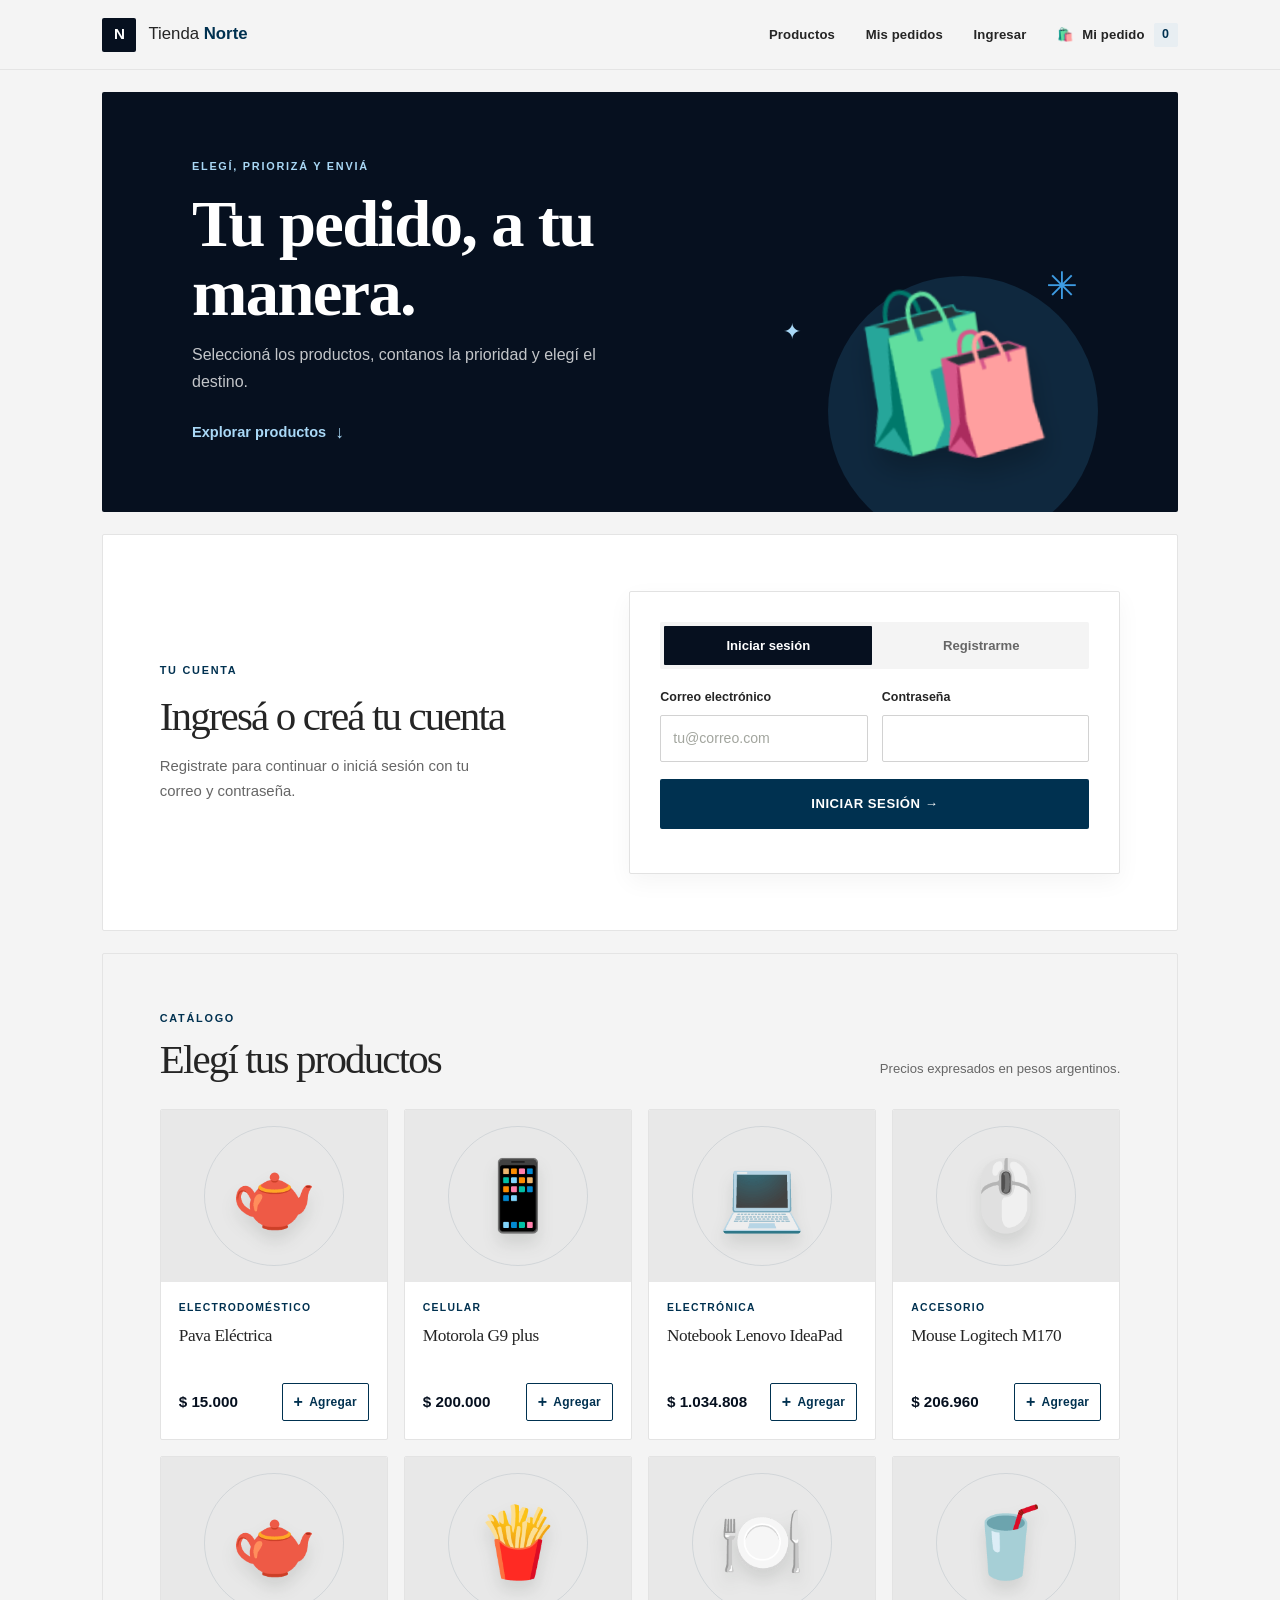
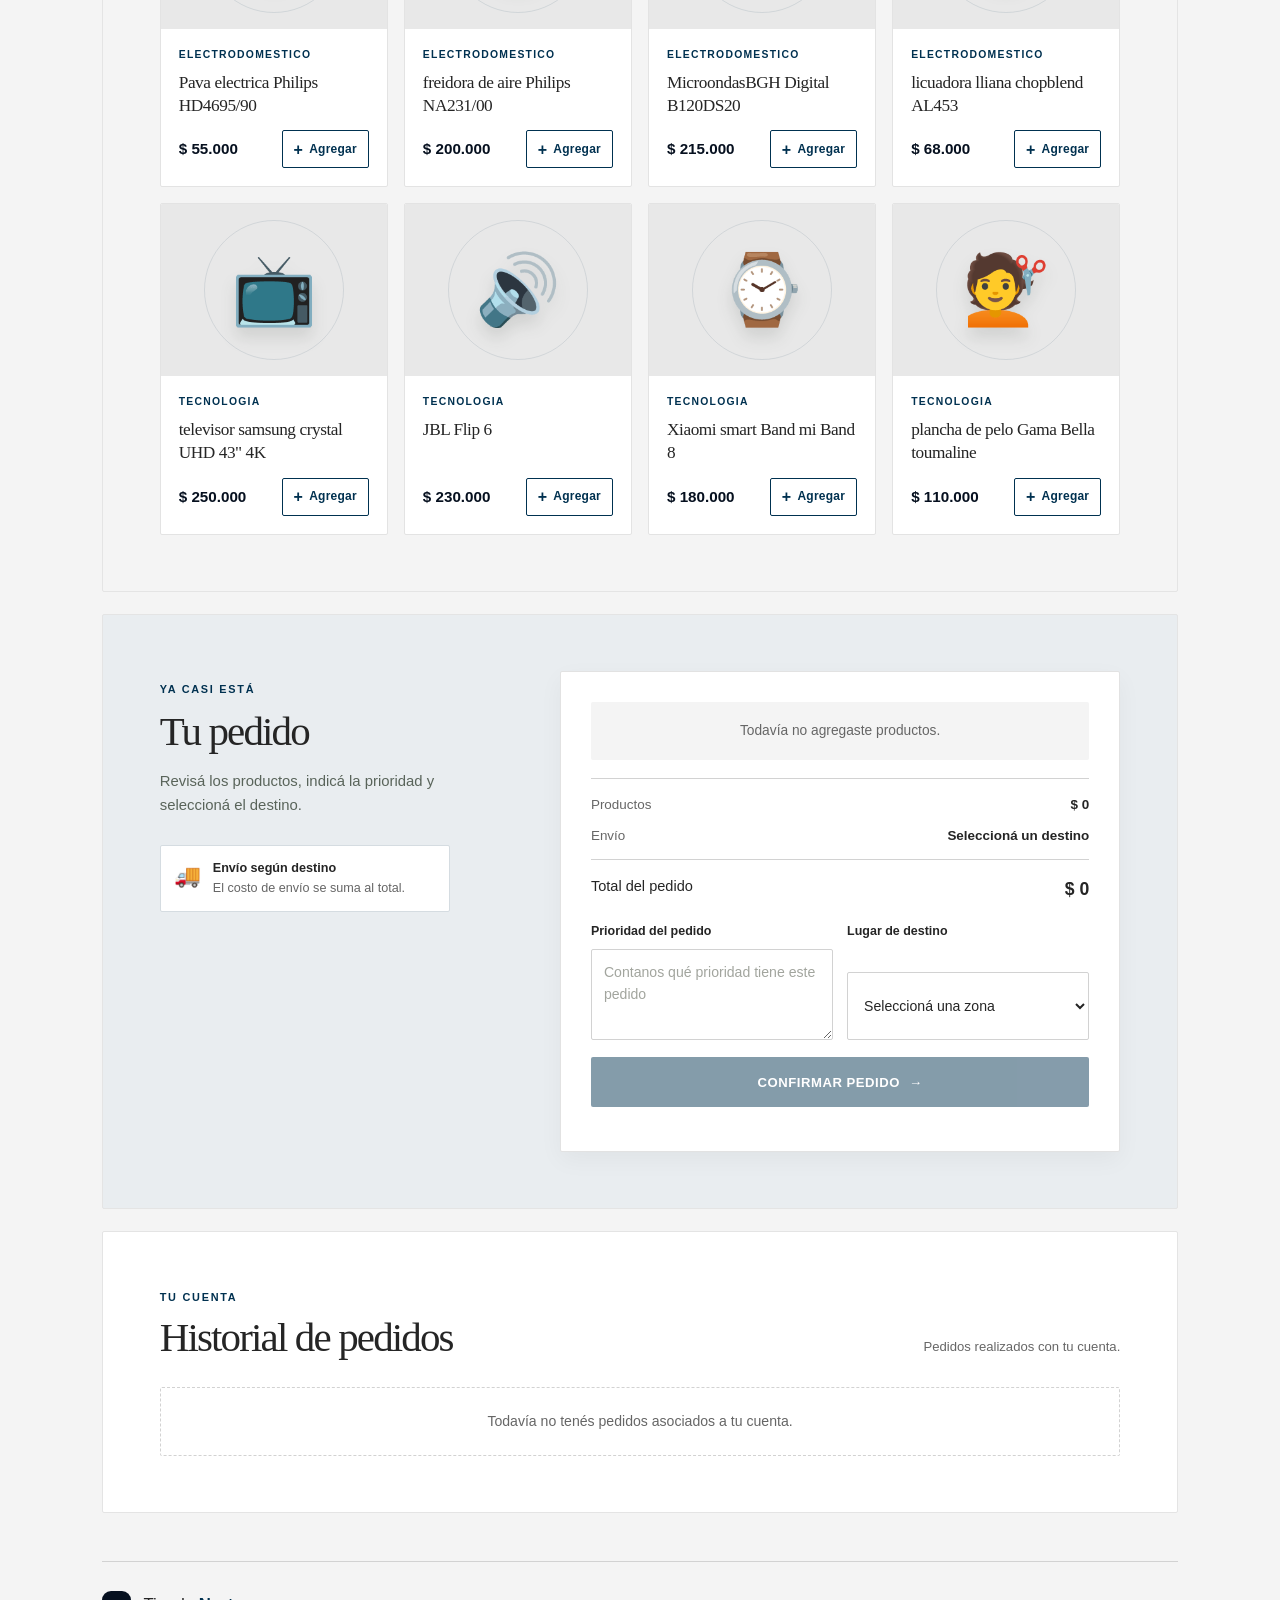
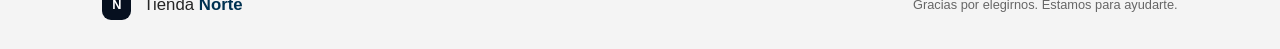
==== index.html @ 0822f073 "Commit inicial: Proyecto Web" ====
<!DOCTYPE html>
<html lang="es">
  <head>
    <meta charset="UTF-8" />
    <meta name="viewport" content="width=device-width, initial-scale=1.0" />
    <meta
      name="description"
      content="Explora productos, arma tu pedido y coordina la entrega."
    />
    <title>Tienda Norte | Pedidos</title>
    <link rel="stylesheet" href="styles.css" />
    <script src="app.js" defer></script>
  </head>
  <body>
    <header class="site-header">
      <a class="brand" href="#" aria-label="Tienda Norte, inicio">
        <span class="brand__mark" aria-hidden="true">N</span>
        <span>Tienda <strong>Norte</strong></span>
      </a>
      <nav class="header-actions" aria-label="Navegación principal">
        <a class="header-nav-link" href="#productos">Productos</a>
        <a class="header-nav-link" href="#historial">Mis pedidos</a>
        <a id="accountLink" class="header-account" href="#cuenta">Ingresar</a>
        <button id="logoutButton" class="header-logout" type="button" hidden>
          Cerrar sesión
        </button>
        <a class="header-cart" href="#pedido" aria-label="Ver carrito">
          <span aria-hidden="true">🛍️</span>
          <span>Mi pedido</span>
          <span id="cartCount" class="header-cart__count" aria-live="polite">0</span>
        </a>
      </nav>
    </header>

    <main>
      <section class="hero" aria-labelledby="pageTitle">
        <div class="hero__content">
          <p class="eyebrow">ELEGÍ, PRIORIZÁ Y ENVIÁ</p>
          <h1 id="pageTitle">Tu pedido, a tu manera.</h1>
          <p class="hero__description">
            Seleccioná los productos, contanos la prioridad y elegí el destino.
          </p>
          <a class="hero__link" href="#productos">Explorar productos <span aria-hidden="true">↓</span></a>
        </div>
        <div class="hero__art" aria-hidden="true">
          <span class="hero__spark hero__spark--one">✳</span>
          <span class="hero__spark hero__spark--two">✦</span>
          <span class="hero__bag">🛍️</span>
          <span class="hero__circle"></span>
        </div>
      </section>

      <section id="cuenta" class="auth-section" aria-labelledby="authTitle">
        <div class="auth-intro">
          <p class="eyebrow">TU CUENTA</p>
          <h2 id="authTitle">Ingresá o creá tu cuenta</h2>
          <p>Registrate para continuar o iniciá sesión con tu correo y contraseña.</p>
        </div>

        <div class="auth-card">
          <div class="auth-tabs" role="tablist" aria-label="Acceso a tu cuenta">
            <button
              id="loginTab"
              class="auth-tab is-active"
              type="button"
              role="tab"
              aria-selected="true"
              aria-controls="authForm"
              data-auth-mode="login"
            >Iniciar sesión</button>
            <button
              id="registerTab"
              class="auth-tab"
              type="button"
              role="tab"
              aria-selected="false"
              aria-controls="authForm"
              data-auth-mode="register"
            >Registrarme</button>
          </div>

          <form id="authForm" class="auth-form" role="tabpanel" aria-labelledby="loginTab">
            <div class="form-field auth-field" data-register-only hidden>
              <label for="authNombre">Nombre</label>
              <input id="authNombre" name="nombre" type="text" autocomplete="given-name" />
            </div>
            <div class="form-field auth-field" data-register-only hidden>
              <label for="authApellido">Apellido</label>
              <input id="authApellido" name="apellido" type="text" autocomplete="family-name" />
            </div>
            <div class="form-field auth-field">
              <label for="authEmail">Correo electrónico</label>
              <input
                id="authEmail"
                name="email"
                type="email"
                autocomplete="email"
                placeholder="tu@correo.com"
                required
              />
            </div>
            <div class="form-field auth-field">
              <label for="authPassword">Contraseña</label>
              <input
                id="authPassword"
                name="contraseña"
                type="password"
                autocomplete="current-password"
                required
              />
            </div>
            <button id="authSubmit" class="submit-button auth-submit" type="submit">
              Iniciar sesión <span aria-hidden="true">→</span>
            </button>
            <p id="authResponse" class="form-response" role="status" aria-live="polite"></p>
          </form>
        </div>
      </section>

      <section id="productos" class="shop-section" aria-labelledby="productsTitle">
        <div class="section-heading">
          <div>
            <p class="eyebrow">CATÁLOGO</p>
            <h2 id="productsTitle">Elegí tus productos</h2>
          </div>
          <p class="section-heading__note">Precios expresados en pesos argentinos.</p>
        </div>

        <div id="productGrid" class="product-grid" aria-live="polite"></div>
      </section>

      <section id="pedido" class="order-section" aria-labelledby="orderTitle">
        <div class="order-intro">
          <p class="eyebrow">YA CASI ESTÁ</p>
          <h2 id="orderTitle">Tu pedido</h2>
          <p>Revisá los productos, indicá la prioridad y seleccioná el destino.</p>
          <div class="delivery-note">
            <span aria-hidden="true">🚚</span>
            <span><strong>Envío según destino</strong><br />El costo de envío se suma al total.</span>
          </div>
        </div>

        <div class="order-card">
          <div id="cartItems" class="cart-items" aria-live="polite">
            <p class="cart-empty">Todavía no agregaste productos.</p>
          </div>
          <div class="cart-summary">
            <div class="cart-summary__row">
              <span>Productos</span>
              <strong id="productsSubtotal">$ 0</strong>
            </div>
            <div class="cart-summary__row">
              <span>Envío</span>
              <strong id="shippingCost">Seleccioná un destino</strong>
            </div>
          </div>
          <div class="cart-total">
            <span>Total del pedido</span>
            <strong id="cartTotal">$ 0</strong>
          </div>

          <form id="formPedido" class="order-form">
            <div class="form-field">
              <label for="prioridad">Prioridad del pedido</label>
              <textarea
                id="prioridad"
                name="prioridad"
                rows="3"
                placeholder="Contanos qué prioridad tiene este pedido"
                required
              ></textarea>
            </div>
            <div class="form-field">
              <label for="destino">Lugar de destino</label>
              <select id="destino" name="destino" required>
                <option value="" selected disabled>Seleccioná una zona</option>
                <option value="1016">CABA</option>
                <option value="1017">CAPITAL FEDERAL</option>
                <option value="1018">INTERIOR</option>
                <option value="1019">NOA</option>
                <option value="1020">NEA</option>
                <option value="1021">SUR ARGENTINO</option>
                <option value="1022">INTERNACIONAL</option>
              </select>
            </div>
            <button id="submitOrder" class="submit-button" type="submit" disabled>
              Confirmar pedido <span aria-hidden="true">→</span>
            </button>
            <p id="mensajeRespuesta" class="form-response" role="status" aria-live="polite"></p>
          </form>
        </div>
      </section>

      <section id="historial" class="history-section" aria-labelledby="historyTitle">
        <div class="section-heading">
          <div>
            <p class="eyebrow">TU CUENTA</p>
            <h2 id="historyTitle">Historial de pedidos</h2>
          </div>
          <p class="section-heading__note">Pedidos realizados con tu cuenta.</p>
        </div>
        <p id="historyStatus" class="form-response history-status" role="status" aria-live="polite"></p>
        <div id="orderHistory" class="history-list" aria-live="polite">
          <p class="history-empty">Iniciá sesión para consultar tus pedidos.</p>
        </div>
      </section>
    </main>

    <footer class="site-footer">
      <a class="brand brand--footer" href="#">
        <span class="brand__mark" aria-hidden="true">N</span>
        <span>Tienda <strong>Norte</strong></span>
      </a>
      <p>Gracias por elegirnos. Estamos para ayudarte.</p>
    </footer>
  </body>
</html>
---- styles.css ----
:root {
  color-scheme: light;
  --page: #faf9f6;
  --surface: #ffffff;
  --ink: #242722;
  --muted: #777b72;
  --line: #e8e8e1;
  --green: #315d43;
  --green-dark: #244a34;
  --green-soft: #eaf0e8;
  --orange: #e99554;
  --shadow: 0 18px 50px rgba(34, 45, 34, 0.08);
}

* {
  box-sizing: border-box;
}

html {
  scroll-behavior: smooth;
}

body {
  min-width: 320px;
  margin: 0;
  background: var(--page);
  color: var(--ink);
  font-family: "Segoe UI", Arial, sans-serif;
}

button,
input,
textarea {
  font: inherit;
}

a {
  color: inherit;
  text-decoration: none;
}

.site-header,
main,
.site-footer {
  width: min(1120px, calc(100% - 48px));
  margin-inline: auto;
}

.site-header {
  min-height: 82px;
  display: flex;
  align-items: center;
  justify-content: space-between;
}

.brand {
  display: inline-flex;
  align-items: center;
  gap: 10px;
  font-family: "Segoe UI", Arial, sans-serif;
  font-size: 1.05rem;
  letter-spacing: -0.04em;
}

.brand strong {
  color: var(--green);
  font-weight: 800;
}

.brand__mark {
  width: 34px;
  height: 34px;
  display: grid;
  place-items: center;
  border-radius: 11px;
  background: var(--green);
  color: #fff;
  font-size: 0.95rem;
  font-weight: 800;
}

.header-cart {
  display: inline-flex;
  align-items: center;
  gap: 9px;
  font-size: 0.9rem;
  font-weight: 600;
}

.header-actions {
  display: flex;
  align-items: center;
  gap: 22px;
}

.header-account {
  color: var(--green);
  font-size: 0.88rem;
  font-weight: 700;
}

.header-account:hover {
  color: var(--green-dark);
}

.header-logout {
  border: 0;
  background: transparent;
  color: var(--muted);
  padding: 0;
  font-size: 0.88rem;
  font-weight: 700;
  cursor: pointer;
}

.header-logout:hover {
  color: #a33f2e;
}

.header-logout:focus-visible {
  outline: 2px solid var(--green);
  outline-offset: 3px;
}

.header-cart__count {
  min-width: 24px;
  height: 24px;
  display: grid;
  place-items: center;
  border-radius: 50%;
  background: var(--green-soft);
  color: var(--green);
  font-size: 0.78rem;
}

.hero {
  min-height: 370px;
  position: relative;
  display: flex;
  align-items: center;
  overflow: hidden;
  border-radius: 24px;
  background: #e9eee5;
  padding: 48px 7%;
}

.hero__content {
  position: relative;
  z-index: 1;
  max-width: 570px;
}

.eyebrow {
  margin: 0 0 14px;
  color: var(--green);
  font-size: 0.7rem;
  font-weight: 700;
  letter-spacing: 0.14em;
}

h1,
h2,
p {
  margin-top: 0;
}

h1,
h2 {
  font-family: "Segoe UI", Arial, sans-serif;
  letter-spacing: -0.055em;
}

.hero h1 {
  margin-bottom: 15px;
  font-size: clamp(2.35rem, 5vw, 3.8rem);
  font-weight: 700;
  line-height: 1.08;
}

.hero__description {
  max-width: 430px;
  margin-bottom: 23px;
  color: #5f665c;
  font-size: 1rem;
  line-height: 1.65;
}

.hero__link {
  display: inline-flex;
  align-items: center;
  gap: 9px;
  color: var(--green);
  font-size: 0.91rem;
  font-weight: 700;
}

.hero__link span {
  font-size: 1.1rem;
  transition: transform 0.2s ease;
}

.hero__link:hover span {
  transform: translateY(3px);
}

.hero__art {
  position: absolute;
  width: 360px;
  height: 330px;
  right: 6%;
  bottom: -34px;
}

.hero__circle {
  position: absolute;
  width: 270px;
  height: 270px;
  right: 15px;
  bottom: 0;
  border-radius: 50%;
  background: #d7e2d3;
}

.hero__bag {
  position: absolute;
  z-index: 1;
  right: 63px;
  bottom: 46px;
  font-size: 10rem;
  filter: drop-shadow(0 16px 13px rgba(46, 65, 47, 0.12));
  transform: rotate(-8deg);
}

.hero__spark {
  position: absolute;
  z-index: 2;
  color: var(--orange);
}

.hero__spark--one {
  top: 39px;
  right: 35px;
  font-size: 2.4rem;
}

.hero__spark--two {
  top: 98px;
  left: 30px;
  color: var(--green);
  font-size: 1.4rem;
}

.auth-section {
  display: grid;
  grid-template-columns: minmax(220px, 0.8fr) minmax(0, 1.2fr);
  align-items: center;
  gap: clamp(30px, 8vw, 100px);
  border-bottom: 1px solid var(--line);
  padding: 58px 0;
  scroll-margin-top: 24px;
}

.auth-intro h2 {
  margin: 0;
  font-size: clamp(1.7rem, 3vw, 2.2rem);
}

.auth-intro > p:not(.eyebrow) {
  max-width: 330px;
  margin: 14px 0 0;
  color: var(--muted);
  font-size: 0.93rem;
  line-height: 1.65;
}

.auth-card {
  border: 1px solid #eeeee8;
  border-radius: 18px;
  background: var(--surface);
  padding: 22px;
  box-shadow: 0 10px 32px rgba(34, 45, 34, 0.04);
}

.auth-tabs {
  display: grid;
  grid-template-columns: 1fr 1fr;
  gap: 5px;
  border-radius: 10px;
  background: #f5f6f2;
  margin-bottom: 19px;
  padding: 4px;
}

.auth-tab {
  min-height: 39px;
  border: 0;
  border-radius: 7px;
  background: transparent;
  color: var(--muted);
  font-size: 0.82rem;
  font-weight: 700;
  cursor: pointer;
}

.auth-tab.is-active {
  background: #fff;
  color: var(--green);
  box-shadow: 0 1px 4px rgba(34, 45, 34, 0.1);
}

.auth-tab:focus-visible,
.header-account:focus-visible {
  outline: 2px solid var(--green);
  outline-offset: 3px;
}

.auth-form {
  display: grid;
  grid-template-columns: 1fr 1fr;
  gap: 14px;
}

.auth-form .form-field:nth-child(n) {
  grid-column: auto;
}

.auth-field[hidden] {
  display: none;
}

.auth-submit,
.auth-form .form-response {
  grid-column: 1 / -1;
}

.shop-section {
  padding: 72px 0 76px;
}

.section-heading {
  display: flex;
  align-items: end;
  justify-content: space-between;
  gap: 20px;
  margin-bottom: 24px;
}

.section-heading .eyebrow {
  margin-bottom: 8px;
}

.section-heading h2,
.order-intro h2 {
  margin: 0;
  font-size: clamp(1.7rem, 3vw, 2.2rem);
}

.section-heading__note {
  margin-bottom: 4px;
  color: var(--muted);
  font-size: 0.9rem;
}

.product-grid {
  display: grid;
  grid-template-columns: repeat(4, minmax(0, 1fr));
  gap: 18px;
}

.product-card {
  overflow: hidden;
  border: 1px solid #eeeee8;
  border-radius: 17px;
  background: var(--surface);
  transition: transform 0.2s ease, box-shadow 0.2s ease;
}

.product-card:hover {
  transform: translateY(-4px);
  box-shadow: var(--shadow);
}

.product-card__visual {
  min-height: 172px;
  display: grid;
  place-items: center;
  position: relative;
  overflow: hidden;
}

.product-card__visual::before {
  width: 138px;
  height: 138px;
  position: absolute;
  border: 1px solid rgba(49, 93, 67, 0.09);
  border-radius: 50%;
  content: "";
}

.product-card__visual--sage {
  background: #edf1e9;
}

.product-card__visual--peach {
  background: #f7ede4;
}

.product-card__visual--lavender {
  background: #efedf4;
}

.product-card__visual--blue {
  background: #e9eff0;
}

.product-card__emoji {
  z-index: 1;
  font-size: 4.3rem;
  filter: drop-shadow(0 10px 8px rgba(39, 50, 39, 0.12));
  transition: transform 0.2s ease;
}

.product-card:hover .product-card__emoji {
  transform: scale(1.08) rotate(-4deg);
}

.product-card__details {
  padding: 17px 16px 16px;
}

.product-card__category {
  margin-bottom: 7px;
  color: var(--muted);
  font-size: 0.7rem;
  font-weight: 600;
  letter-spacing: 0.06em;
  text-transform: uppercase;
}

.product-card h3 {
  margin: 0 0 13px;
  font-family: "Segoe UI", Arial, sans-serif;
  font-size: 1rem;
  letter-spacing: -0.03em;
}

.product-card__bottom {
  display: flex;
  align-items: center;
  justify-content: space-between;
  gap: 10px;
}

.product-card__price {
  font-size: 0.96rem;
  font-weight: 700;
}

.add-button {
  min-height: 37px;
  display: inline-flex;
  align-items: center;
  justify-content: center;
  gap: 6px;
  border: 0;
  border-radius: 10px;
  background: var(--green-soft);
  color: var(--green);
  padding: 0 11px;
  font-size: 0.78rem;
  font-weight: 700;
  cursor: pointer;
  transition: background 0.2s ease, color 0.2s ease;
}

.add-button:hover {
  background: var(--green);
  color: #fff;
}

.add-button span {
  font-size: 1rem;
}

.order-section {
  display: grid;
  grid-template-columns: minmax(220px, 0.8fr) minmax(0, 1.2fr);
  align-items: start;
  gap: clamp(30px, 8vw, 100px);
  border-top: 1px solid var(--line);
  padding: 65px 0 75px;
  scroll-margin-top: 24px;
}

.order-intro {
  padding-top: 10px;
}

.order-intro .eyebrow {
  margin-bottom: 9px;
}

.order-intro > p:not(.eyebrow) {
  max-width: 330px;
  margin: 14px 0 27px;
  color: var(--muted);
  font-size: 0.93rem;
  line-height: 1.65;
}

.delivery-note {
  display: flex;
  align-items: flex-start;
  gap: 12px;
  color: var(--muted);
  font-size: 0.79rem;
  line-height: 1.55;
}

.delivery-note > span:first-child {
  font-size: 1.35rem;
}

.delivery-note strong {
  color: var(--ink);
}

.order-card {
  border: 1px solid #eeeee8;
  border-radius: 18px;
  background: var(--surface);
  padding: 22px;
  box-shadow: 0 10px 32px rgba(34, 45, 34, 0.04);
}

.cart-items {
  display: grid;
  gap: 15px;
}

.cart-empty {
  margin: 0;
  border-radius: 11px;
  background: #f7f7f3;
  color: var(--muted);
  padding: 18px;
  text-align: center;
  font-size: 0.86rem;
}

.cart-row {
  display: grid;
  grid-template-columns: 48px minmax(0, 1fr) auto;
  align-items: center;
  gap: 12px;
}

.cart-row__icon {
  width: 48px;
  height: 48px;
  display: grid;
  place-items: center;
  border-radius: 12px;
  background: var(--green-soft);
  font-size: 1.55rem;
}

.cart-row__name {
  margin: 0 0 4px;
  font-size: 0.85rem;
  font-weight: 700;
}

.cart-row__unit-price {
  margin: 0;
  color: var(--muted);
  font-size: 0.76rem;
}

.cart-row__actions {
  display: flex;
  align-items: center;
  gap: 8px;
}

.quantity-button {
  width: 28px;
  height: 28px;
  display: grid;
  place-items: center;
  border: 1px solid var(--line);
  border-radius: 8px;
  background: #fff;
  color: var(--ink);
  cursor: pointer;
}

.quantity-button:hover {
  border-color: var(--green);
  color: var(--green);
}

.quantity-button:disabled,
.add-button:disabled {
  cursor: wait;
  opacity: 0.6;
}

.cart-row__quantity {
  min-width: 13px;
  text-align: center;
  font-size: 0.82rem;
  font-weight: 700;
}

.cart-row__subtotal {
  grid-column: 2 / 4;
  margin: -7px 0 0;
  color: var(--muted);
  font-size: 0.75rem;
  text-align: right;
}

.cart-summary {
  display: grid;
  gap: 9px;
  border-top: 1px solid var(--line);
  margin-top: 18px;
  padding-top: 15px;
}

.cart-summary__row,
.cart-total {
  display: flex;
  justify-content: space-between;
  gap: 12px;
  font-size: 0.84rem;
}

.cart-summary__row {
  color: var(--muted);
}

.cart-summary__row strong {
  color: var(--ink);
  font-weight: 600;
}

.cart-total {
  border-top: 1px solid var(--line);
  margin-top: 13px;
  padding: 15px 0 18px;
  font-size: 0.91rem;
}

.cart-total strong {
  font-size: 1.1rem;
}

.history-section {
  border-top: 1px solid var(--line);
  padding: 58px 0 70px;
}

.history-list {
  display: grid;
  grid-template-columns: repeat(2, minmax(0, 1fr));
  gap: 16px;
}

.history-status {
  margin-bottom: 14px;
}

.history-empty {
  grid-column: 1 / -1;
  margin: 0;
  border: 1px dashed #d9ddd3;
  border-radius: 14px;
  color: var(--muted);
  padding: 22px;
  text-align: center;
  font-size: 0.88rem;
}

.history-card {
  border: 1px solid #eeeee8;
  border-radius: 15px;
  background: var(--surface);
  padding: 18px;
}

.history-card__header,
.history-card__products li,
.history-card__total {
  display: flex;
  align-items: center;
  justify-content: space-between;
  gap: 12px;
}

.history-card__header {
  margin-bottom: 14px;
}

.history-card__header h3 {
  margin: 0;
  font-family: "Segoe UI", Arial, sans-serif;
  font-size: 0.95rem;
}

.history-card__header time {
  color: var(--muted);
  font-size: 0.75rem;
}

.history-card__products {
  display: grid;
  gap: 8px;
  margin: 0;
  padding: 0;
  list-style: none;
  font-size: 0.82rem;
}

.history-card__products strong {
  white-space: nowrap;
}

.history-card__detail,
.history-card__priority {
  margin: 12px 0 0;
  color: var(--muted);
  font-size: 0.8rem;
  line-height: 1.5;
  overflow-wrap: anywhere;
}

.history-card__priority {
  color: var(--ink);
}

.history-card__total {
  border-top: 1px solid var(--line);
  margin-top: 15px;
  padding-top: 13px;
  font-size: 0.84rem;
}

.history-card__total strong {
  font-size: 0.98rem;
}

.order-form {
  display: grid;
  grid-template-columns: 1fr 1fr;
  gap: 14px;
}

.form-field {
  display: grid;
  gap: 7px;
}

.form-field:nth-child(n + 3),
.submit-button,
.form-response {
  grid-column: 1 / -1;
}

.form-field label {
  font-size: 0.78rem;
  font-weight: 700;
}

.form-field label span {
  color: var(--muted);
  font-weight: 400;
}

.form-field input,
.form-field textarea,
.form-field select {
  width: 100%;
  border: 1px solid var(--line);
  border-radius: 9px;
  background: #fff;
  color: var(--ink);
  padding: 11px 12px;
  font-size: 0.83rem;
  transition: border-color 0.2s ease, box-shadow 0.2s ease;
}

.form-field textarea {
  resize: vertical;
}

.form-field select {
  min-height: 41px;
  cursor: pointer;
}

.form-field input::placeholder,
.form-field textarea::placeholder {
  color: #a2a59e;
}

.form-field input:focus,
.form-field textarea:focus,
.form-field select:focus {
  outline: none;
  border-color: var(--green);
  box-shadow: 0 0 0 3px rgba(49, 93, 67, 0.12);
}

.submit-button {
  min-height: 48px;
  display: flex;
  align-items: center;
  justify-content: center;
  gap: 9px;
  border: 0;
  border-radius: 10px;
  background: var(--green);
  color: #fff;
  margin-top: 3px;
  font-size: 0.88rem;
  font-weight: 700;
  cursor: pointer;
  transition: background 0.2s ease, transform 0.2s ease, opacity 0.2s ease;
}

.submit-button:not(:disabled):hover {
  background: var(--green-dark);
  transform: translateY(-1px);
}

.submit-button:disabled {
  cursor: not-allowed;
  opacity: 0.48;
}

.form-response {
  min-height: 0;
  margin: 0;
  font-size: 0.84rem;
  line-height: 1.5;
}

.form-response:not(:empty) {
  padding: 11px 12px;
  border-radius: 9px;
  background: var(--green-soft);
  color: var(--green-dark);
}

.form-response.is-error {
  background: #fbefeb;
  color: #a33f2e;
}

.site-footer {
  min-height: 90px;
  display: flex;
  align-items: center;
  justify-content: space-between;
  border-top: 1px solid var(--line);
  color: var(--muted);
}

.brand--footer {
  color: var(--ink);
  font-size: 0.9rem;
}

.brand--footer .brand__mark {
  width: 29px;
  height: 29px;
  border-radius: 9px;
  font-size: 0.8rem;
}

.site-footer p {
  margin: 0;
  font-size: 0.8rem;
}

@media (max-width: 820px) {
  .hero__art {
    right: -9%;
    opacity: 0.72;
  }

  .hero__content {
    max-width: 500px;
  }

  .product-grid {
    grid-template-columns: repeat(2, minmax(0, 1fr));
  }

  .order-section {
    grid-template-columns: 1fr;
    gap: 25px;
  }

  .auth-section {
    grid-template-columns: 1fr;
    gap: 24px;
  }

  .history-list {
    grid-template-columns: 1fr;
  }

  .order-intro > p:not(.eyebrow) {
    max-width: 500px;
    margin-bottom: 17px;
  }
}

@media (max-width: 540px) {
  .site-header,
  main,
  .site-footer {
    width: min(100% - 32px, 1120px);
  }

  .site-header {
    min-height: 68px;
  }

  .site-header.has-session {
    flex-wrap: wrap;
    padding-block: 10px;
  }

  .site-header.has-session .header-actions {
    width: 100%;
    justify-content: flex-end;
  }

  .header-cart {
    gap: 6px;
    font-size: 0.82rem;
  }

  .header-actions {
    gap: 12px;
  }

  .header-account {
    font-size: 0.8rem;
  }

  .hero {
    min-height: 405px;
    align-items: flex-start;
    border-radius: 19px;
    padding: 37px 24px;
  }

  .hero h1 {
    font-size: clamp(2.15rem, 10vw, 3rem);
  }

  .hero__description {
    max-width: 300px;
    font-size: 0.91rem;
  }

  .hero__art {
    width: 220px;
    height: 190px;
    right: -2%;
    bottom: -35px;
    opacity: 0.68;
  }

  .hero__circle {
    width: 165px;
    height: 165px;
    right: 17px;
  }

  .hero__bag {
    right: 38px;
    bottom: 24px;
    font-size: 6rem;
  }

  .hero__spark--one {
    top: 0;
    right: 26px;
  }

  .hero__spark--two {
    top: 46px;
    left: 8px;
  }

  .shop-section {
    padding: 52px 0;
  }

  .section-heading {
    display: block;
  }

  .section-heading__note {
    margin: 9px 0 0;
  }

  .product-grid {
    gap: 12px;
  }

  .product-card__visual {
    min-height: 132px;
  }

  .product-card__visual::before {
    width: 105px;
    height: 105px;
  }

  .product-card__emoji {
    font-size: 3.4rem;
  }

  .product-card__details {
    padding: 13px 11px;
  }

  .product-card h3 {
    min-height: 2.5em;
    margin-bottom: 10px;
    font-size: 0.87rem;
  }

  .product-card__bottom {
    align-items: flex-start;
    flex-direction: column;
  }

  .add-button {
    width: 100%;
  }

  .order-section {
    padding: 48px 0 55px;
  }

  .auth-section {
    padding: 44px 0;
  }

  .auth-card {
    padding: 17px 14px;
  }

  .auth-form {
    grid-template-columns: 1fr;
  }

  .auth-form .form-field:nth-child(n),
  .auth-submit,
  .auth-form .form-response {
    grid-column: 1;
  }

  .order-card {
    padding: 17px 14px;
  }

  .order-form {
    grid-template-columns: 1fr;
  }

  .form-field {
    grid-column: 1;
  }

  .site-footer {
    min-height: 80px;
    gap: 12px;
  }

  .site-footer p {
    max-width: 170px;
    text-align: right;
  }
}

@media (prefers-reduced-motion: reduce) {
  *,
  *::before,
  *::after {
    scroll-behavior: auto !important;
    transition-duration: 0.01ms !important;
  }
}

/* Clear visual separation between the main shopping steps. */
body {
  background:
    radial-gradient(ellipse at 10% 12%, rgba(234, 240, 232, 0.72), transparent 28rem),
    var(--page);
}

.site-header {
  position: sticky;
  z-index: 10;
  top: 0;
  width: 100%;
  min-height: 76px;
  border-bottom: 1px solid rgba(232, 232, 225, 0.8);
  background: rgba(250, 249, 246, 0.94);
  padding-inline: max(24px, calc((100% - 1120px) / 2));
  backdrop-filter: blur(14px);
}

main {
  display: grid;
  gap: 24px;
  padding-top: 24px;
  padding-bottom: 42px;
}

.hero {
  min-height: 390px;
  border: 1px solid rgba(49, 93, 67, 0.08);
  box-shadow: 0 20px 55px rgba(34, 45, 34, 0.07);
}

.auth-section,
.shop-section,
.order-section,
.history-section {
  border: 1px solid var(--line);
  border-radius: 22px;
  padding: clamp(26px, 4vw, 46px);
  scroll-margin-top: 100px;
}

.auth-section,
.history-section {
  background: var(--surface);
  box-shadow: 0 12px 35px rgba(34, 45, 34, 0.035);
}

.shop-section {
  background: #f3f5f0;
}

.order-section {
  background: #eaf0e8;
}

.auth-section {
  grid-template-columns: minmax(220px, 0.85fr) minmax(0, 1fr);
  gap: clamp(28px, 6vw, 76px);
}

.auth-intro h2,
.section-heading h2,
.order-intro h2 {
  letter-spacing: -0.045em;
}

.auth-card,
.order-card {
  border-color: rgba(220, 225, 216, 0.9);
  border-radius: 16px;
  box-shadow: 0 14px 36px rgba(34, 45, 34, 0.07);
}

.shop-section .section-heading,
.history-section .section-heading {
  margin-bottom: 26px;
}

.product-grid {
  gap: 20px;
}

.product-card {
  border-color: #e6e9e2;
  border-radius: 15px;
  box-shadow: 0 5px 16px rgba(34, 45, 34, 0.025);
}

.product-card:hover {
  box-shadow: 0 16px 32px rgba(34, 45, 34, 0.1);
}

.product-card__details {
  padding: 18px;
}

.product-card h3 {
  min-height: 2.5em;
  line-height: 1.35;
}

.order-section {
  grid-template-columns: minmax(220px, 0.75fr) minmax(0, 1.25fr);
  gap: clamp(26px, 5vw, 64px);
}

.order-intro > p:not(.eyebrow) {
  color: #59645a;
}

.delivery-note {
  max-width: 290px;
  border: 1px solid rgba(49, 93, 67, 0.12);
  border-radius: 12px;
  background: rgba(255, 255, 255, 0.54);
  padding: 13px;
}

.history-card {
  border-color: #e6e9e2;
  border-radius: 14px;
  box-shadow: 0 5px 16px rgba(34, 45, 34, 0.03);
}

.header-nav-link {
  color: #59645a;
  font-size: 0.88rem;
  font-weight: 600;
  transition: color 0.2s ease;
}

.header-nav-link:hover,
.header-account:hover {
  color: var(--green);
}

.header-nav-link:focus-visible,
.header-account:focus-visible,
.header-cart:focus-visible,
.header-logout:focus-visible {
  outline: 2px solid var(--green);
  outline-offset: 4px;
  border-radius: 4px;
}

.site-footer {
  min-height: 96px;
}

@media (max-width: 820px) {
  main {
    gap: 18px;
    padding-top: 18px;
  }

  .auth-section,
  .order-section {
    grid-template-columns: 1fr;
  }

  .auth-section,
  .shop-section,
  .order-section,
  .history-section {
    padding: 28px;
  }
}

@media (max-width: 540px) {
  .site-header {
    flex-wrap: wrap;
    min-height: 66px;
    padding-inline: 16px;
    padding-block: 9px;
  }

  .site-header .header-actions {
    width: 100%;
    justify-content: space-between;
  }

  .header-actions {
    gap: 10px;
  }

  .header-nav-link {
    font-size: 0.76rem;
  }

  .header-logout {
    font-size: 0.76rem;
  }

  .site-header.has-session .header-actions {
    justify-content: space-between;
    gap: 8px;
  }

  main {
    gap: 14px;
    padding-top: 14px;
    padding-bottom: 28px;
  }

  .hero {
    min-height: 390px;
  }

  .auth-section,
  .shop-section,
  .order-section,
  .history-section {
    border-radius: 17px;
    padding: 22px 16px;
  }

  .product-grid {
    gap: 12px;
  }

  .product-card__details {
    padding: 13px 11px;
  }

  .site-footer {
    min-height: 78px;
  }
}

:root {
  --page: #f4f4f4;
  --surface: #ffffff;
  --ink: #252525;
  --muted: #666666;
  --line: #d2d2d2;
  --green: #003150;
  --green-dark: #06101f;
  --green-soft: #e8eef2;
  --orange: #3e9ce3;
  --shadow: 0 16px 38px rgba(1, 8, 26, 0.08);
}

html {
  scroll-padding-top: 90px;
}

body {
  overflow-x: hidden;
  background: var(--page);
  color: var(--ink);
  font-family: "Segoe UI", Helvetica, Arial, sans-serif;
  font-size: 14px;
  font-weight: 500;
  line-height: 1.6;
  -webkit-font-smoothing: antialiased;
  -webkit-tap-highlight-color: transparent;
}

.site-header,
main,
.site-footer {
  width: min(84vw, 1440px);
}

.site-header {
  width: 100%;
  min-height: 70px;
  border-bottom: 1px solid #e4e4e4;
  background: rgba(244, 244, 244, 0.96);
  padding-inline: max(8vw, calc((100% - 1440px) / 2));
  backdrop-filter: blur(12px);
}

.brand {
  gap: 12px;
  font-size: 1.05rem;
  letter-spacing: 0;
}

.brand strong {
  color: var(--green);
}

.brand__mark {
  border-radius: 2px;
  background: var(--green-dark);
}

.header-actions {
  gap: clamp(14px, 2.4vw, 32px);
}

.header-nav-link,
.header-account,
.header-logout,
.header-cart {
  color: var(--ink);
  font-size: 0.82rem;
  font-weight: 600;
  letter-spacing: 0.01em;
}

.header-nav-link:hover,
.header-account:hover,
.header-logout:hover,
.header-cart:hover {
  color: var(--orange);
}

.header-cart__count {
  border-radius: 2px;
  background: var(--green-soft);
  color: var(--green);
}

main {
  gap: 22px;
  padding-top: 22px;
  padding-bottom: 48px;
}

h1,
h2,
.product-card h3,
.history-card__header h3 {
  font-family: Georgia, "Times New Roman", serif;
  font-weight: 400;
  letter-spacing: -0.025em;
}

.hero {
  min-height: 420px;
  border: 0;
  border-radius: 2px;
  background: var(--green-dark);
  box-shadow: none;
  padding-inline: clamp(30px, 7vw, 100px);
}

.hero .eyebrow,
.hero h1,
.hero__description {
  color: #fff;
}

.hero .eyebrow {
  color: #a9d8f6;
}

.hero h1 {
  max-width: 570px;
  font-size: clamp(2.6rem, 5.2vw, 4.5rem);
  line-height: 1.04;
}

.hero__description {
  color: rgba(255, 255, 255, 0.76);
}

.hero__link {
  color: #a9d8f6;
}

.hero__circle {
  background: #0f283e;
}

.hero__bag {
  filter: drop-shadow(0 16px 13px rgba(0, 0, 0, 0.22));
}

.hero__spark--two {
  color: #a9d8f6;
}

.auth-section,
.shop-section,
.order-section,
.history-section {
  border: 1px solid #e4e4e4;
  border-radius: 2px;
  background: var(--surface);
  box-shadow: none;
  padding: clamp(28px, 4.4vw, 58px);
  scroll-margin-top: 88px;
}

.auth-section {
  grid-template-columns: minmax(220px, 0.8fr) minmax(0, 1fr);
  gap: clamp(28px, 6vw, 82px);
}

.auth-intro h2,
.section-heading h2,
.order-intro h2 {
  font-size: clamp(1.9rem, 3.2vw, 2.65rem);
  line-height: 1.15;
}

.eyebrow {
  color: var(--green);
  font-size: 0.68rem;
  letter-spacing: 0.16em;
}

.auth-card,
.order-card {
  border: 1px solid #e2e2e2;
  border-radius: 2px;
  background: #fff;
  box-shadow: 0 8px 24px rgba(1, 8, 26, 0.045);
  padding: clamp(18px, 2.5vw, 30px);
}

.auth-tabs {
  border-radius: 2px;
  background: #f4f4f4;
}

.auth-tab {
  border-radius: 1px;
}

.auth-tab.is-active {
  background: var(--green-dark);
  color: #fff;
  box-shadow: none;
}

.shop-section {
  background: #f4f4f4;
}

.section-heading {
  margin-bottom: 30px;
}

.section-heading__note {
  font-size: 0.82rem;
}

.product-grid {
  gap: 16px;
}

.product-card {
  border: 1px solid #e3e3e3;
  border-radius: 2px;
  background: #fff;
  box-shadow: none;
}

.product-card:hover {
  transform: translateY(-2px);
  box-shadow: 0 12px 24px rgba(1, 8, 26, 0.08);
}

.product-card__visual--sage,
.product-card__visual--peach,
.product-card__visual--lavender,
.product-card__visual--blue {
  background: #e8e8e8;
}

.product-card__visual::before {
  border-color: rgba(0, 49, 80, 0.1);
}

.product-card__details {
  padding: 18px;
}

.product-card__category {
  color: var(--green);
  font-size: 0.65rem;
  letter-spacing: 0.12em;
}

.product-card h3 {
  min-height: 2.7em;
  font-size: 1.08rem;
  line-height: 1.35;
}

.product-card__price {
  color: var(--green-dark);
  font-size: 0.95rem;
}

.add-button {
  min-height: 38px;
  border: 1px solid var(--green);
  border-radius: 2px;
  background: transparent;
  color: var(--green);
  font-size: 0.75rem;
  letter-spacing: 0.02em;
}

.add-button:hover {
  background: var(--green);
  color: #fff;
}

.order-section {
  grid-template-columns: minmax(220px, 0.75fr) minmax(0, 1.25fr);
  background: #e9edf0;
  gap: clamp(26px, 5vw, 68px);
}

.delivery-note {
  border: 1px solid #d5dce1;
  border-radius: 2px;
  background: #fff;
}

.cart-empty {
  border-radius: 2px;
  background: #f4f4f4;
}

.cart-row__icon {
  border-radius: 2px;
  background: var(--green-soft);
}

.quantity-button {
  border-radius: 2px;
}

.form-field input,
.form-field textarea,
.form-field select {
  min-height: 44px;
  border-color: var(--line);
  border-radius: 2px;
  font-size: 0.88rem;
}

.form-field input:focus,
.form-field textarea:focus,
.form-field select:focus {
  border-color: var(--orange);
  box-shadow: 0 0 0 3px rgba(62, 156, 227, 0.12);
}

.submit-button {
  min-height: 50px;
  border-radius: 2px;
  background: var(--green);
  font-size: 0.82rem;
  letter-spacing: 0.04em;
  text-transform: uppercase;
}

.submit-button:not(:disabled):hover {
  background: var(--green-dark);
}

.history-card {
  border: 1px solid #e3e3e3;
  border-radius: 2px;
  box-shadow: none;
}

.history-card__header h3 {
  font-size: 1.1rem;
}

.history-empty {
  border-color: #d2d2d2;
  border-radius: 2px;
  background: #fff;
}

.form-response:not(:empty) {
  border-radius: 2px;
}

.site-footer {
  min-height: 88px;
  border-color: #d2d2d2;
}

@media (max-width: 820px) {
  .site-header,
  main,
  .site-footer {
    width: min(92vw, 720px);
  }

  .site-header {
    width: 100%;
    padding-inline: 4vw;
  }

  .auth-section,
  .order-section {
    grid-template-columns: 1fr;
  }
}

@media (max-width: 540px) {
  .site-header,
  main,
  .site-footer {
    width: min(94vw, 500px);
  }

  .site-header {
    width: 100%;
    padding-inline: 3vw;
  }

  .site-header.has-session {
    padding-block: 9px;
  }

  .header-actions,
  .site-header.has-session .header-actions {
    gap: 8px;
  }

  .header-nav-link,
  .header-account,
  .header-logout,
  .header-cart {
    font-size: 0.7rem;
  }

  .hero {
    min-height: 380px;
    border-radius: 2px;
    padding: 32px 22px;
  }

  .hero h1 {
    font-size: clamp(2.35rem, 10vw, 3.1rem);
  }

  .auth-section,
  .shop-section,
  .order-section,
  .history-section {
    border-radius: 2px;
    padding: 24px 17px;
  }

  .product-card__details {
    padding: 13px 11px;
  }

  .product-card h3 {
    font-size: 0.95rem;
  }
}
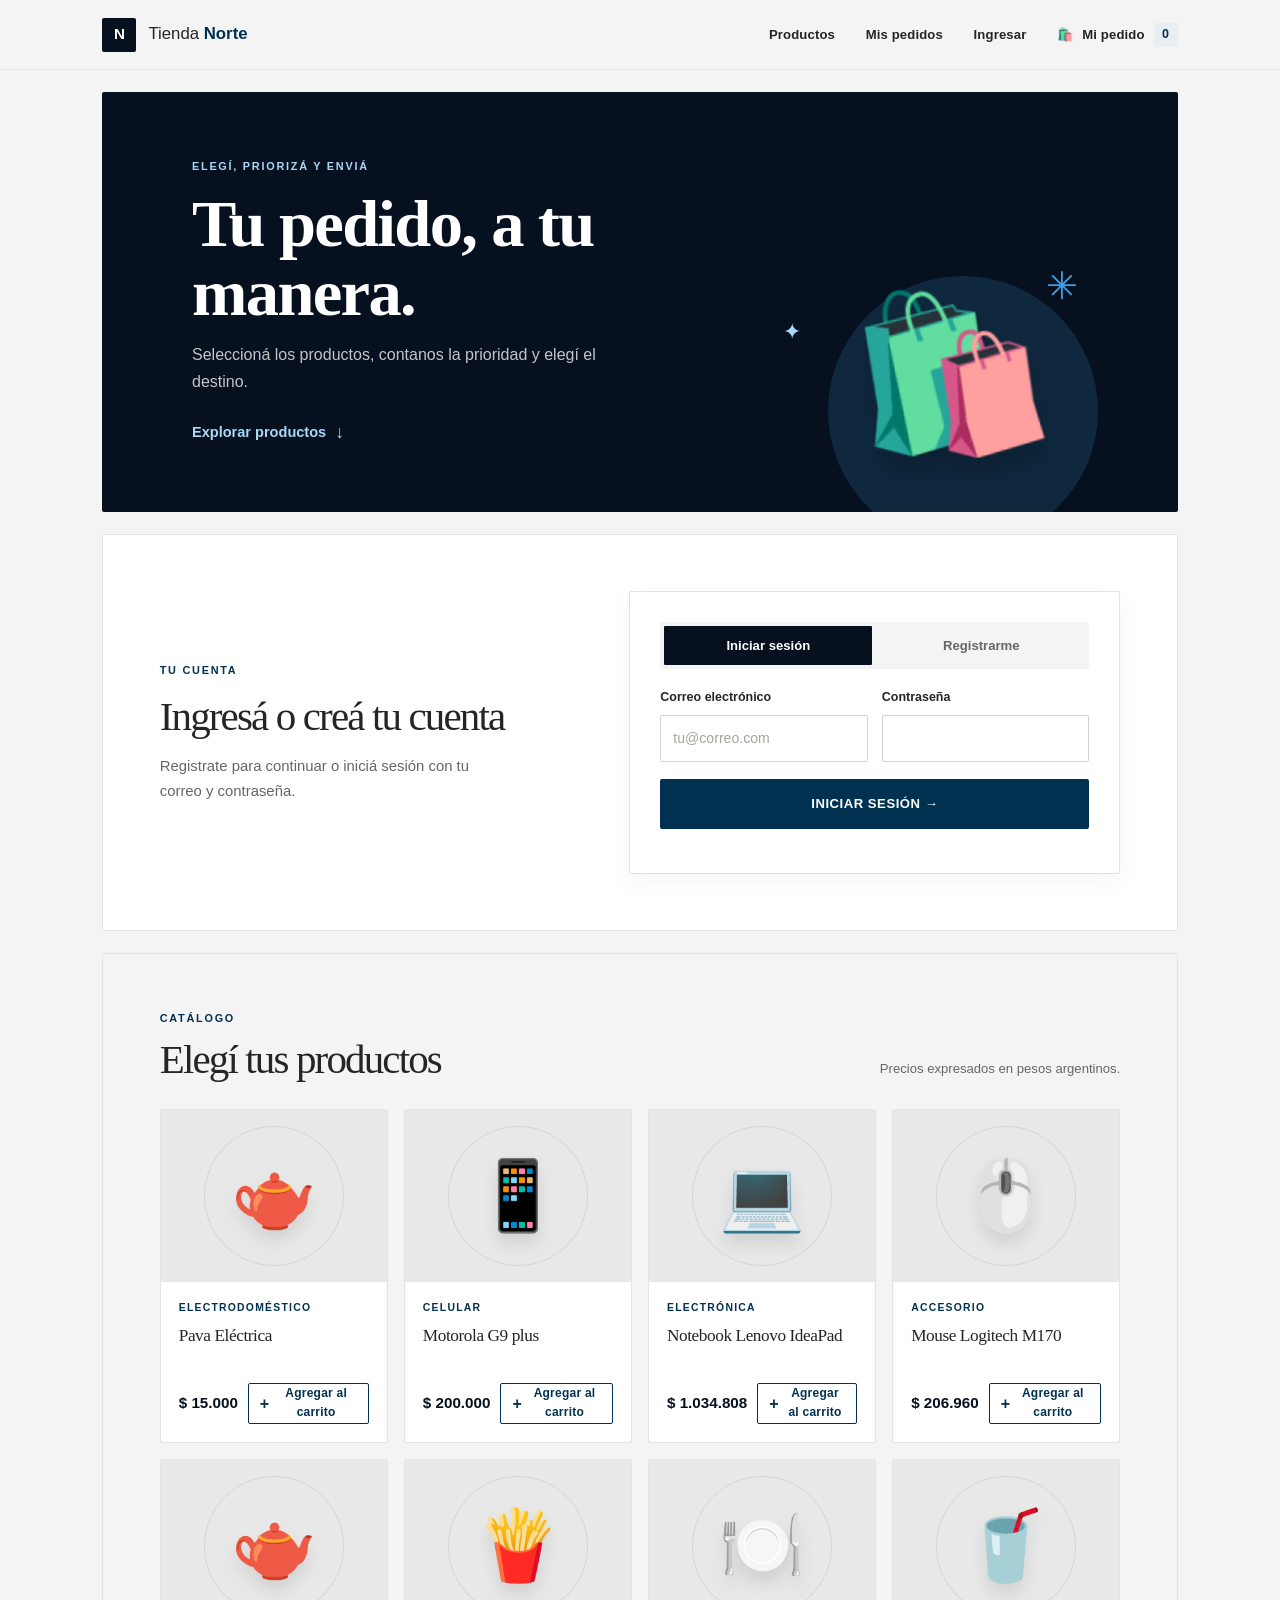
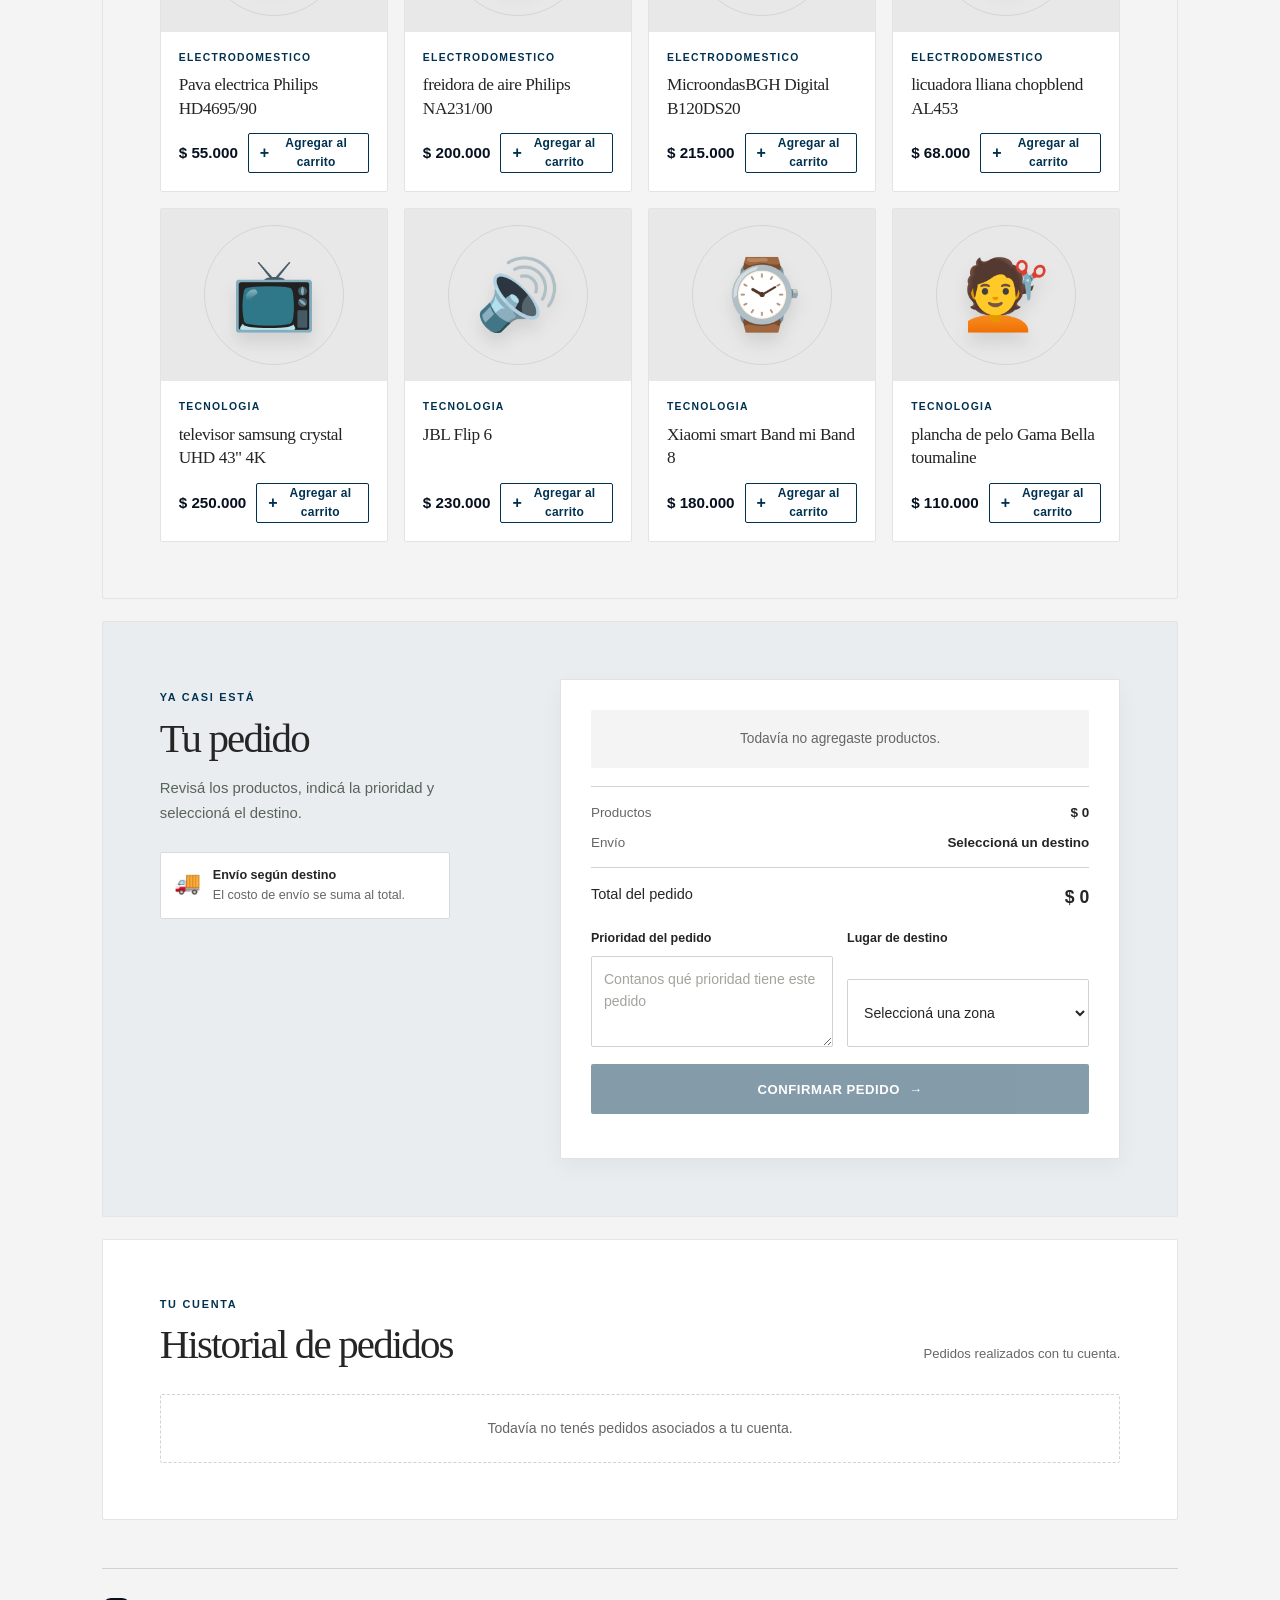
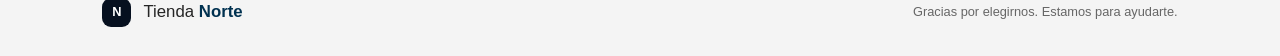
==== commit cdb1a733: "fix: actualizacion final de rutas y CRUD en panel admin" ====
--- a/index.html
+++ b/index.html
@@ -12,19 +12,19 @@
     <script src="app.js" defer></script>
   </head>
   <body>
-    <header class="site-header">
-      <a class="brand" href="#" aria-label="Tienda Norte, inicio">
+    <header class="site-header encabezado-tienda">
+      <a class="brand marca-tienda" href="#" aria-label="Tienda Norte, inicio">
         <span class="brand__mark" aria-hidden="true">N</span>
         <span>Tienda <strong>Norte</strong></span>
       </a>
-      <nav class="header-actions" aria-label="Navegación principal">
-        <a class="header-nav-link" href="#productos">Productos</a>
-        <a class="header-nav-link" href="#historial">Mis pedidos</a>
+      <nav class="header-actions navegacion-tienda" aria-label="Navegación principal">
+        <a class="header-nav-link enlace-seccion-tienda" href="#productos">Productos</a>
+        <a class="header-nav-link enlace-seccion-tienda" href="#historial">Mis pedidos</a>
         <a id="accountLink" class="header-account" href="#cuenta">Ingresar</a>
         <button id="logoutButton" class="header-logout" type="button" hidden>
           Cerrar sesión
         </button>
-        <a class="header-cart" href="#pedido" aria-label="Ver carrito">
+        <a class="header-cart acceso-carrito" href="#pedido" aria-label="Ver carrito">
           <span aria-hidden="true">🛍️</span>
           <span>Mi pedido</span>
           <span id="cartCount" class="header-cart__count" aria-live="polite">0</span>
@@ -32,9 +32,9 @@
       </nav>
     </header>
 
-    <main>
-      <section class="hero" aria-labelledby="pageTitle">
-        <div class="hero__content">
+    <main class="contenido-tienda">
+      <section class="hero portada-principal" aria-labelledby="pageTitle">
+        <div class="hero__content contenido-portada">
           <p class="eyebrow">ELEGÍ, PRIORIZÁ Y ENVIÁ</p>
           <h1 id="pageTitle">Tu pedido, a tu manera.</h1>
           <p class="hero__description">
@@ -42,7 +42,7 @@
           </p>
           <a class="hero__link" href="#productos">Explorar productos <span aria-hidden="true">↓</span></a>
         </div>
-        <div class="hero__art" aria-hidden="true">
+        <div class="hero__art ilustracion-portada" aria-hidden="true">
           <span class="hero__spark hero__spark--one">✳</span>
           <span class="hero__spark hero__spark--two">✦</span>
           <span class="hero__bag">🛍️</span>
@@ -50,14 +50,14 @@
         </div>
       </section>
 
-      <section id="cuenta" class="auth-section" aria-labelledby="authTitle">
-        <div class="auth-intro">
+      <section id="cuenta" class="auth-section seccion-acceso" aria-labelledby="authTitle">
+        <div class="auth-intro introduccion-acceso">
           <p class="eyebrow">TU CUENTA</p>
           <h2 id="authTitle">Ingresá o creá tu cuenta</h2>
           <p>Registrate para continuar o iniciá sesión con tu correo y contraseña.</p>
         </div>
 
-        <div class="auth-card">
+        <div class="auth-card tarjeta-acceso">
           <div class="auth-tabs" role="tablist" aria-label="Acceso a tu cuenta">
             <button
               id="loginTab"
@@ -117,8 +117,8 @@
         </div>
       </section>
 
-      <section id="productos" class="shop-section" aria-labelledby="productsTitle">
-        <div class="section-heading">
+      <section id="productos" class="shop-section seccion-catalogo" aria-labelledby="productsTitle">
+        <div class="section-heading encabezado-catalogo">
           <div>
             <p class="eyebrow">CATÁLOGO</p>
             <h2 id="productsTitle">Elegí tus productos</h2>
@@ -126,11 +126,11 @@
           <p class="section-heading__note">Precios expresados en pesos argentinos.</p>
         </div>
 
-        <div id="productGrid" class="product-grid" aria-live="polite"></div>
-      </section>
-
-      <section id="pedido" class="order-section" aria-labelledby="orderTitle">
-        <div class="order-intro">
+        <div id="productGrid" class="product-grid grilla-catalogo" aria-live="polite"></div>
+      </section>
+
+      <section id="pedido" class="order-section seccion-compra" aria-labelledby="orderTitle">
+        <div class="order-intro introduccion-compra">
           <p class="eyebrow">YA CASI ESTÁ</p>
           <h2 id="orderTitle">Tu pedido</h2>
           <p>Revisá los productos, indicá la prioridad y seleccioná el destino.</p>
@@ -140,11 +140,11 @@
           </div>
         </div>
 
-        <div class="order-card">
-          <div id="cartItems" class="cart-items" aria-live="polite">
+        <div class="order-card panel-carrito">
+          <div id="cartItems" class="cart-items lista-articulos-carrito" aria-live="polite">
             <p class="cart-empty">Todavía no agregaste productos.</p>
           </div>
-          <div class="cart-summary">
+          <div class="cart-summary resumen-importes">
             <div class="cart-summary__row">
               <span>Productos</span>
               <strong id="productsSubtotal">$ 0</strong>
@@ -154,13 +154,13 @@
               <strong id="shippingCost">Seleccioná un destino</strong>
             </div>
           </div>
-          <div class="cart-total">
+          <div class="cart-total total-compra">
             <span>Total del pedido</span>
             <strong id="cartTotal">$ 0</strong>
           </div>
 
-          <form id="formPedido" class="order-form">
-            <div class="form-field">
+          <form id="formPedido" class="order-form formulario-confirmacion">
+            <div class="form-field campo-prioridad-pedido">
               <label for="prioridad">Prioridad del pedido</label>
               <textarea
                 id="prioridad"
@@ -170,7 +170,7 @@
                 required
               ></textarea>
             </div>
-            <div class="form-field">
+            <div class="form-field campo-destino-pedido">
               <label for="destino">Lugar de destino</label>
               <select id="destino" name="destino" required>
                 <option value="" selected disabled>Seleccioná una zona</option>
@@ -191,8 +191,8 @@
         </div>
       </section>
 
-      <section id="historial" class="history-section" aria-labelledby="historyTitle">
-        <div class="section-heading">
+      <section id="historial" class="history-section seccion-historial" aria-labelledby="historyTitle">
+        <div class="section-heading encabezado-historial">
           <div>
             <p class="eyebrow">TU CUENTA</p>
             <h2 id="historyTitle">Historial de pedidos</h2>
@@ -200,14 +200,14 @@
           <p class="section-heading__note">Pedidos realizados con tu cuenta.</p>
         </div>
         <p id="historyStatus" class="form-response history-status" role="status" aria-live="polite"></p>
-        <div id="orderHistory" class="history-list" aria-live="polite">
+        <div id="orderHistory" class="history-list lista-historial-pedidos" aria-live="polite">
           <p class="history-empty">Iniciá sesión para consultar tus pedidos.</p>
         </div>
       </section>
     </main>
 
-    <footer class="site-footer">
-      <a class="brand brand--footer" href="#">
+    <footer class="site-footer pie-tienda">
+      <a class="brand brand--footer marca-pie-tienda" href="#">
         <span class="brand__mark" aria-hidden="true">N</span>
         <span>Tienda <strong>Norte</strong></span>
       </a>
--- a/styles.css
+++ b/styles.css
@@ -364,13 +364,13 @@
 .product-grid {
   display: grid;
   grid-template-columns: repeat(4, minmax(0, 1fr));
-  gap: 18px;
+  gap: var(--espacio-entre-tarjetas);
 }
 
 .product-card {
   overflow: hidden;
   border: 1px solid #eeeee8;
-  border-radius: 17px;
+  border-radius: var(--radio-tarjeta-producto);
   background: var(--surface);
   transition: transform 0.2s ease, box-shadow 0.2s ease;
 }
@@ -685,7 +685,7 @@
 
 .history-card {
   border: 1px solid #eeeee8;
-  border-radius: 15px;
+  border-radius: var(--radio-tarjeta-pedido);
   background: var(--surface);
   padding: 18px;
 }
@@ -712,6 +712,39 @@
 .history-card__header time {
   color: var(--muted);
   font-size: 0.75rem;
+}
+
+.history-card__status {
+  display: inline-flex;
+  width: fit-content;
+  margin-bottom: 12px;
+  border-radius: 999px;
+  padding: 5px 10px;
+  background: #f0f1ed;
+  color: #555b50;
+  font-size: 0.72rem;
+  font-weight: 700;
+}
+
+.history-card__status--pendiente {
+  background: #fff3d6;
+  color: #805c0b;
+}
+
+.history-card__status--en-preparacion,
+.history-card__status--en-viaje {
+  background: #e8eef8;
+  color: #38547f;
+}
+
+.history-card__status--entregado {
+  background: var(--green-soft);
+  color: var(--green-dark);
+}
+
+.history-card__status--archivado {
+  background: #ececea;
+  color: #60635d;
 }
 
 .history-card__products {
@@ -1181,12 +1214,12 @@
 }
 
 .product-grid {
-  gap: 20px;
+  gap: var(--espacio-entre-tarjetas);
 }
 
 .product-card {
   border-color: #e6e9e2;
-  border-radius: 15px;
+  border-radius: var(--radio-tarjeta-producto);
   box-shadow: 0 5px 16px rgba(34, 45, 34, 0.025);
 }
 
@@ -1332,16 +1365,31 @@
 }
 
 :root {
-  --page: #f4f4f4;
-  --surface: #ffffff;
-  --ink: #252525;
-  --muted: #666666;
-  --line: #d2d2d2;
-  --green: #003150;
-  --green-dark: #06101f;
-  --green-soft: #e8eef2;
-  --orange: #3e9ce3;
-  --shadow: 0 16px 38px rgba(1, 8, 26, 0.08);
+  /* Cambiá estas variables para ajustar la paleta y las medidas generales. */
+  --color-fondo-pagina: #f4f4f4;
+  --color-fondo-tarjetas: #ffffff;
+  --color-texto-principal: #252525;
+  --color-texto-secundario: #666666;
+  --color-bordes: #d2d2d2;
+  --color-principal: #003150;
+  --color-principal-oscuro: #06101f;
+  --color-principal-suave: #e8eef2;
+  --color-acento: #3e9ce3;
+  --sombra-elementos: 0 16px 38px rgba(1, 8, 26, 0.08);
+  --ancho-maximo-contenido: 1440px;
+  --espacio-entre-tarjetas: 16px;
+  --radio-tarjeta-producto: 2px;
+  --radio-tarjeta-pedido: 2px;
+  --page: var(--color-fondo-pagina);
+  --surface: var(--color-fondo-tarjetas);
+  --ink: var(--color-texto-principal);
+  --muted: var(--color-texto-secundario);
+  --line: var(--color-bordes);
+  --green: var(--color-principal);
+  --green-dark: var(--color-principal-oscuro);
+  --green-soft: var(--color-principal-suave);
+  --orange: var(--color-acento);
+  --shadow: var(--sombra-elementos);
 }
 
 html {
@@ -1363,7 +1411,7 @@
 .site-header,
 main,
 .site-footer {
-  width: min(84vw, 1440px);
+  width: min(84vw, var(--ancho-maximo-contenido));
 }
 
 .site-header {
@@ -1544,12 +1592,12 @@
 }
 
 .product-grid {
-  gap: 16px;
+  gap: var(--espacio-entre-tarjetas);
 }
 
 .product-card {
   border: 1px solid #e3e3e3;
-  border-radius: 2px;
+  border-radius: var(--radio-tarjeta-producto);
   background: #fff;
   box-shadow: none;
 }
@@ -1663,7 +1711,7 @@
 
 .history-card {
   border: 1px solid #e3e3e3;
-  border-radius: 2px;
+  border-radius: var(--radio-tarjeta-pedido);
   box-shadow: none;
 }
 
@@ -1758,3 +1806,16 @@
     font-size: 0.95rem;
   }
 }
+
+/* Ajustes visuales de los elementos que app.js crea dentro de estos contenedores. */
+.grilla-catalogo {
+  gap: var(--espacio-entre-tarjetas);
+}
+
+.grilla-catalogo > article {
+  border-radius: var(--radio-tarjeta-producto);
+}
+
+.lista-historial-pedidos > article {
+  border-radius: var(--radio-tarjeta-pedido);
+}
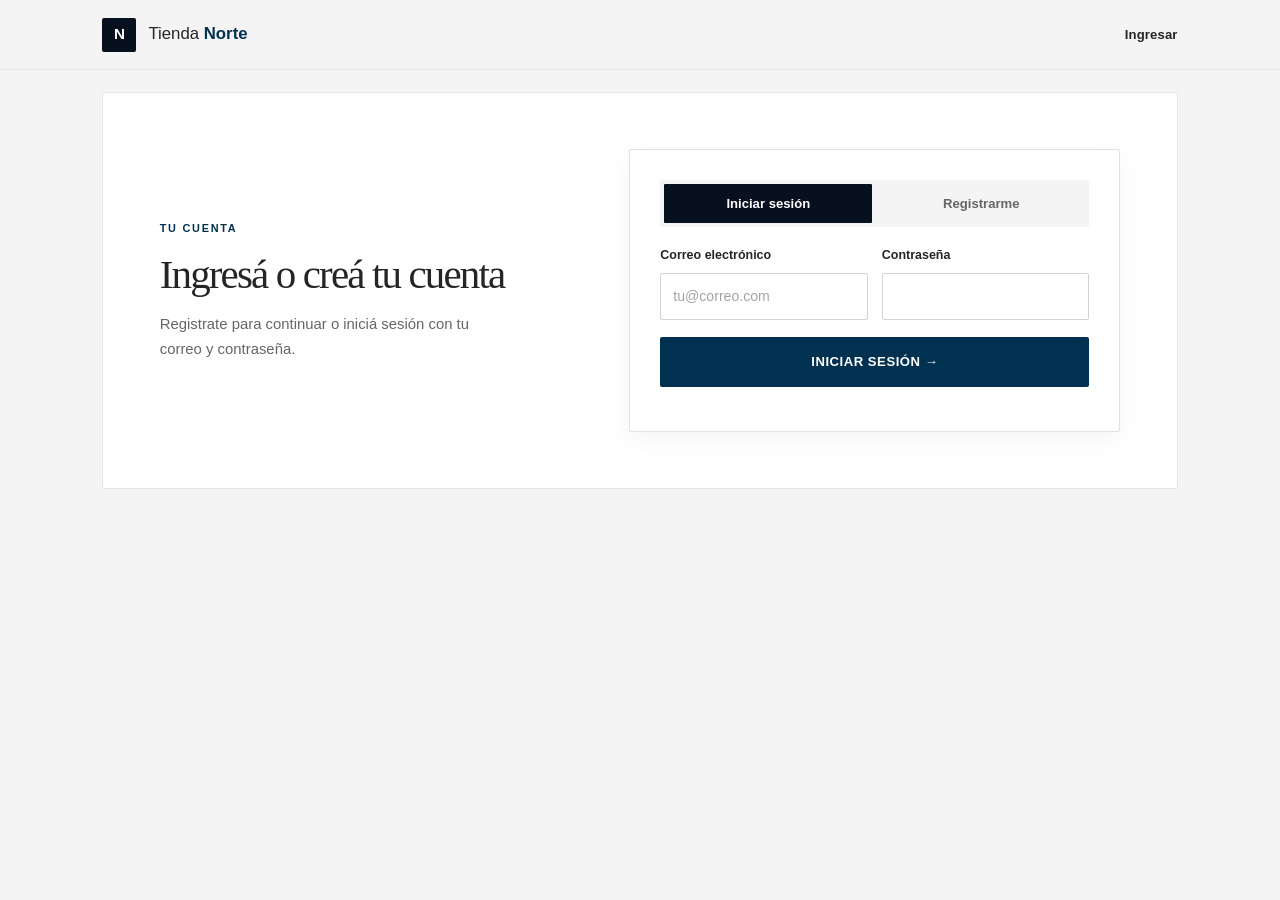
==== commit 09917ee0: "agregar control de acceso en frontend" ====
--- a/index.html
+++ b/index.html
@@ -18,13 +18,13 @@
         <span>Tienda <strong>Norte</strong></span>
       </a>
       <nav class="header-actions navegacion-tienda" aria-label="Navegación principal">
-        <a class="header-nav-link enlace-seccion-tienda" href="#productos">Productos</a>
-        <a class="header-nav-link enlace-seccion-tienda" href="#historial">Mis pedidos</a>
+        <a class="header-nav-link enlace-seccion-tienda" href="#productos" data-auth-required hidden>Productos</a>
+        <a class="header-nav-link enlace-seccion-tienda" href="#historial" data-auth-required hidden>Mis pedidos</a>
         <a id="accountLink" class="header-account" href="#cuenta">Ingresar</a>
-        <button id="logoutButton" class="header-logout" type="button" hidden>
+        <button id="logoutButton" class="header-logout" type="button" data-auth-required hidden>
           Cerrar sesión
         </button>
-        <a class="header-cart acceso-carrito" href="#pedido" aria-label="Ver carrito">
+        <a class="header-cart acceso-carrito" href="#pedido" aria-label="Ver carrito" data-auth-required hidden>
           <span aria-hidden="true">🛍️</span>
           <span>Mi pedido</span>
           <span id="cartCount" class="header-cart__count" aria-live="polite">0</span>
@@ -33,7 +33,7 @@
     </header>
 
     <main class="contenido-tienda">
-      <section class="hero portada-principal" aria-labelledby="pageTitle">
+      <section class="hero portada-principal" aria-labelledby="pageTitle" data-auth-required hidden>
         <div class="hero__content contenido-portada">
           <p class="eyebrow">ELEGÍ, PRIORIZÁ Y ENVIÁ</p>
           <h1 id="pageTitle">Tu pedido, a tu manera.</h1>
@@ -117,7 +117,7 @@
         </div>
       </section>
 
-      <section id="productos" class="shop-section seccion-catalogo" aria-labelledby="productsTitle">
+      <section id="productos" class="shop-section seccion-catalogo" aria-labelledby="productsTitle" data-auth-required hidden>
         <div class="section-heading encabezado-catalogo">
           <div>
             <p class="eyebrow">CATÁLOGO</p>
@@ -129,7 +129,7 @@
         <div id="productGrid" class="product-grid grilla-catalogo" aria-live="polite"></div>
       </section>
 
-      <section id="pedido" class="order-section seccion-compra" aria-labelledby="orderTitle">
+      <section id="pedido" class="order-section seccion-compra" aria-labelledby="orderTitle" data-auth-required hidden>
         <div class="order-intro introduccion-compra">
           <p class="eyebrow">YA CASI ESTÁ</p>
           <h2 id="orderTitle">Tu pedido</h2>
@@ -191,7 +191,7 @@
         </div>
       </section>
 
-      <section id="historial" class="history-section seccion-historial" aria-labelledby="historyTitle">
+      <section id="historial" class="history-section seccion-historial" aria-labelledby="historyTitle" data-auth-required hidden>
         <div class="section-heading encabezado-historial">
           <div>
             <p class="eyebrow">TU CUENTA</p>
@@ -206,7 +206,7 @@
       </section>
     </main>
 
-    <footer class="site-footer pie-tienda">
+    <footer class="site-footer pie-tienda" data-auth-required hidden>
       <a class="brand brand--footer marca-pie-tienda" href="#">
         <span class="brand__mark" aria-hidden="true">N</span>
         <span>Tienda <strong>Norte</strong></span>
--- a/styles.css
+++ b/styles.css
@@ -14,6 +14,10 @@
 
 * {
   box-sizing: border-box;
+}
+
+[hidden] {
+  display: none !important;
 }
 
 html {
